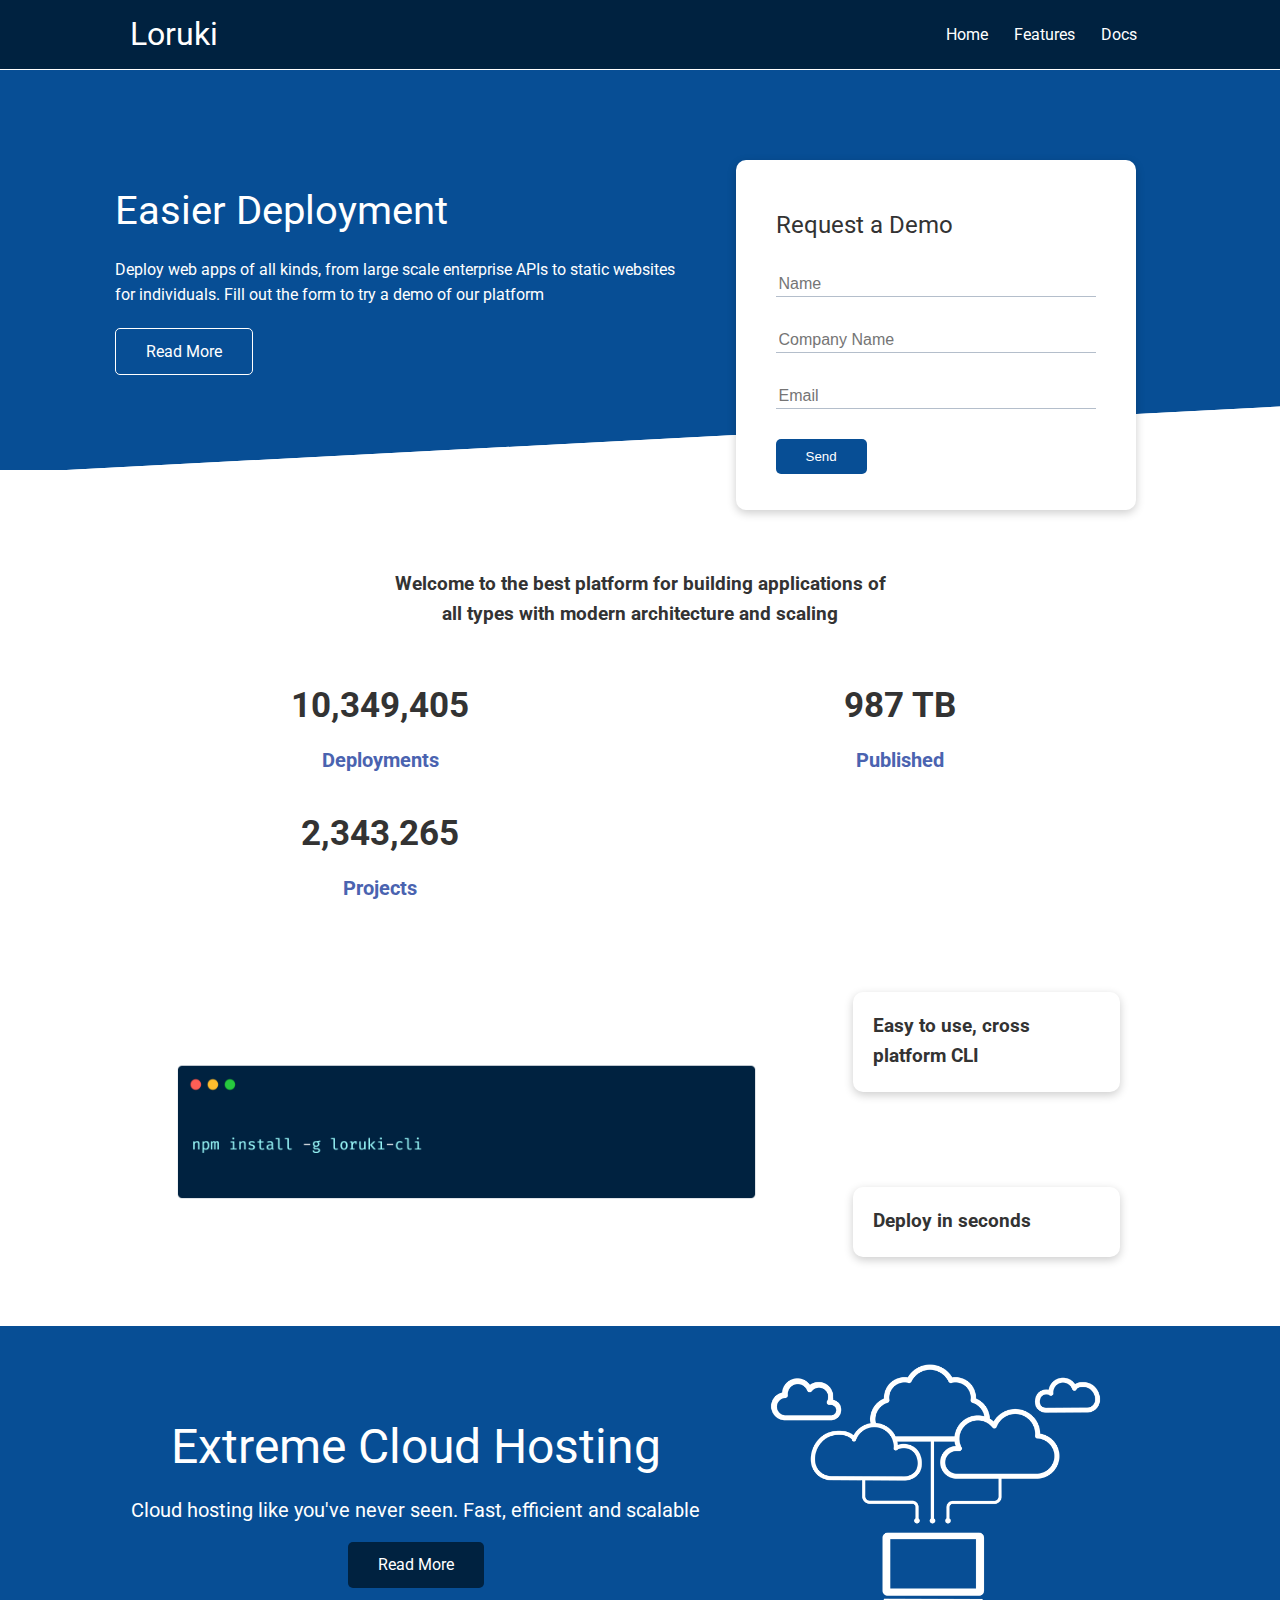
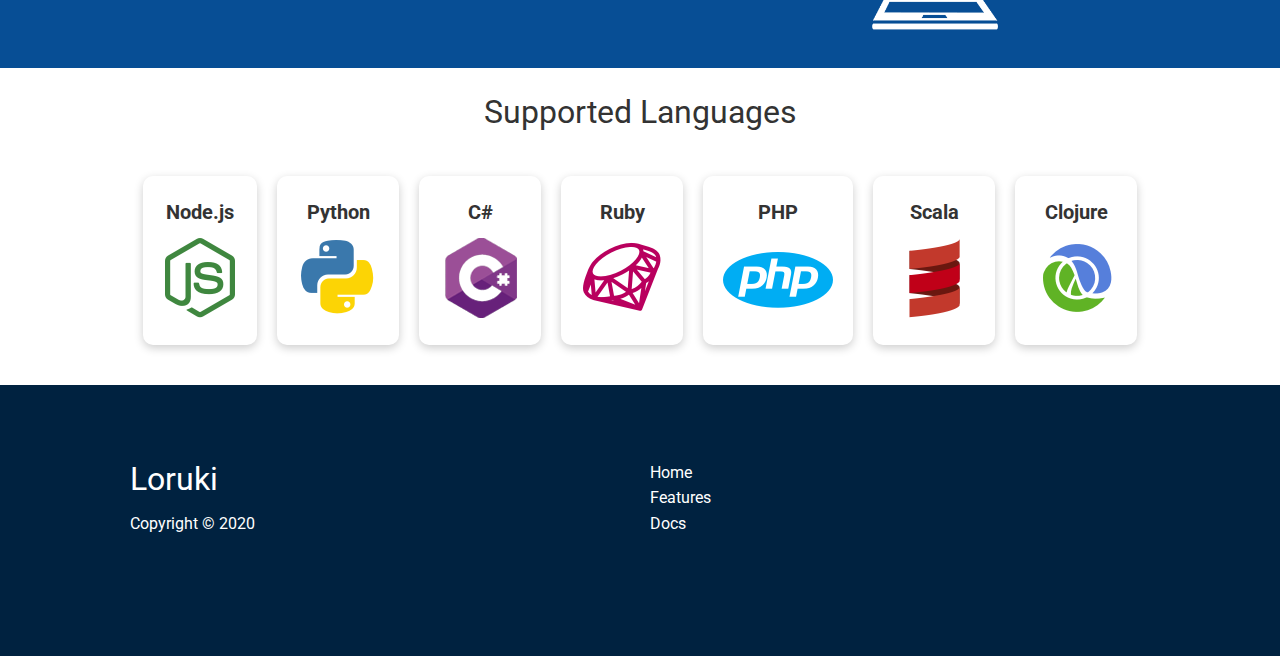
==== index.html @ f20803d3 "Commit all" ====
<!DOCTYPE html>
<html lang="en">
<head>
    <meta charset="UTF-8">
    <meta name="viewport" content="width=device-width, initial-scale=1.0">
    <link rel="stylesheet" href="https://cdnjs.cloudflare.com/ajax/libs/font-awesome/6.2.1/css/all.min.css"
        integrity="sha512-MV7K8+y+gLIBoVD59lQIYicR65iaqukzvf/nwasF0nqhPay5w/9lJmVM2hMDcnK1OnMGCdVK+iQrJ7lzPJQd1w=="
        crossorigin="anonymous" referrerpolicy="no-referrer" />
    <link rel="stylesheet" href="css/utilities.css">
    <link rel="stylesheet" href="css/style.css">
    <title>Loruki | Cloud Hosting For Everyone</title>
</head>
<body>
    <!-- Nav-bar -->
    <div class="navbar">
        <div class="container flex">
            <h1 class="logo">Loruki </h1>
            <nav>
                <ul>
                    <li><a href="index.html">Home</a></li>
                    <li><a href="features.html">Features</a></li>
                    <li><a href="docs.html">Docs</a></li>
                </ul>
            </nav>
        </div>
    </div>
    
    <!-- Showcase -->
    <section class="showcase">
        <div class="container grid">
            <div class="showcase-text">
                <h1>Easier Deployment</h1>
                <p>Deploy web apps of all kinds, from large scale enterprise APIs to static websites for individuals. Fill out the form to try a demo of our platform</p>
                <a href="features.html" class="btn btn-outline">Read More</a>
            </div>

            <div class="showcase-form card">
                <h2>Request a Demo</h2>
                 <form>
                    <div class="form-control">
                        <input type="text" name="name" placeholder="Name" required>
                    </div>
                    <div class="form-control">
                        <input type="text" name="company" placeholder="Company Name" required>
                    </div>
                    <div class="form-control">
                        <input type="email" name="email" placeholder="Email" required>
                    </div>
                    <input type="submit" value="Send" class="btn btn-primary">
                </form>
            </div>
        </div>
    </section>

    <!-- Stats -->
    <section class="stats">
        <div class="container">
            <h3 class="stats-heading text-center my-1">
                Welcome to the best platform for building applications of all types with modern architecture and scaling
            </h3>

            <div class="grid grid-3 text-center my-4">
                <div>
                    <i class="fas fa-server fa-3x"></i>
                    <h3>10,349,405</h3>
                    <p class="text-secondary">Deployments</p>
                </div>
                <div>
                    <i class="fas fa-upload fa-3x"></i>
                    <h3>987 TB</h3>
                    <p class="text-secondary">Published</p>
                </div>
                <div>
                    <i class="fas fa-project-diagram fa-3x"></i>
                    <h3>2,343,265</h3>
                    <p class="text-secondary">Projects</p>
                </div>
            </div>
        </div>
    </section>

    <!-- Cli -->
    <section class="cli">
        <div class="container grid">
            <img src="images/cli.png" alt="">
            <div class="card">
                <h3>Easy to use, cross platform CLI</h3>
            </div>
            <div class="card">
                <h3>Deploy in seconds</h3>
            </div>
        </div>
    </section>

    <!-- Cloud -->
    <section class="cloud bg-primary my-2 py-2">
        <div class="container grid">
            <div class="text-center">
                <h2 class="lg">Extreme Cloud Hosting</h2>
                <p class="lead my-1">Cloud hosting like you've never seen. Fast, efficient and scalable</p>
                <a href="features.html" class="btn btn-dark">Read More</a>
            </div>
            <img src="images/cloud.png" alt="">
        </div>
    </section>

    <!-- Languages -->
    <section class="languages">
        <h2 class="md text-center my-2">
            Supported Languages
        </h2>
        <div class="container flex">
            <div class="card">
                <h4>Node.js</h4>
                <img src="images/logos/node.png" alt="">
            </div>
            <div class="card">
                <h4>Python</h4>
                <img src="images/logos/python.png" alt="">
              </div>
              <div class="card">
                <h4>C#</h4>
                <img src="images/logos/csharp.png" alt="">
              </div>
              <div class="card">
                <h4>Ruby</h4>
                <img src="images/logos/ruby.png" alt="">
              </div>
              <div class="card">
                <h4>PHP</h4>
                <img src="images/logos/php.png" alt="">
              </div>
              <div class="card">
                <h4>Scala</h4>
                <img src="images/logos/scala.png" alt="">
              </div>
              <div class="card">
                <h4>Clojure</h4>
                <img src="images/logos/clojure.png" alt="">
              </div>
        </div>
    </section>

    <!-- Footer -->
    <footer class="footer bg-dark py-5">
        <div class="container grid grid-3">
            <div>
                <h1>Loruki
                </h1>
                <p>Copyright &copy; 2020</p>
            </div>
            <nav>
                <ul>
                    <li><a href="index.html">Home</a></li>
                    <li><a href="features.html">Features</a></li>
                    <li><a href="docs.html">Docs</a></li>
                </ul>
            </nav>
            <div class="social">
                <a href="#"><i class="fab fa-github fa-2x"></i></a>
                <a href="#"><i class="fab fa-facebook fa-2x"></i></a>
                <a href="#"><i class="fab fa-instagram fa-2x"></i></a>
                <a href="#"><i class="fab fa-twitter fa-2x"></i></a>
            </div>
        </div>
    </footer>
</body>
</html>
---- css/utilities.css ----
.container {
  max-width: 1100px;
  margin: 0 auto;
  overflow: auto;
  padding: 0 40px;
}

.card {
  background-color: #fff;
  color: #333;
  border-radius: 10px;
  box-shadow: 0 3px 10px rgba(0, 0, 0, 0.2);
  padding: 20px;
  margin: 10px;
}

.btn {
  display: inline-block;
  padding: 10px 30px;
  cursor: pointer;
  background: var(--primary-color);
  color: #fff;
  border: none;
  border-radius: 5px;
}

.btn-outline {
  background-color: transparent;
  border: 1px #fff solid;
}

.btn:hover {
  transform: scale(0.98);
}

/* Backgrounds & colored buttons */
.bg-primary,
.btn-primary {
  background-color: var(--primary-color);
  color: #fff;
}

.bg-secondary,
.btn-secondary {
  background-color: var(--secondary-color);
  color: #fff;
}

.bg-dark,
.btn-dark {
  background-color: var(--dark-color);
  color: #fff;
}

.bg-light,
.btn-light {
  background-color: var(--light-color);
  color: #333;
}

.bg-primary a,
.btn-primary a,
.bg-secondary a,
.btn-secondary a,
.bg-dark a,
.btn-dark a {
  color: #fff;
}

/* Text colors */
.text-primary {
  color: var(--primary-color);
}

.text-secondary {
  color: var(--secondary-color);
}

.text-dark {
  color: var(--dark-color);
}

.text-light {
  color: var(--light-color);
}

/* Text sizes */
.lead {
  font-size: 20px;
}

.sm {
  font-size: 1rem;
}

.md {
  font-size: 2rem;
}

.lg {
  font-size: 3rem;
}

.xl {
  font-size: 4rem;
}

.text-center {
  text-align: center;
}

/* Alert */
.alert {
  background-color: var(--light-color);
  padding: 10px 20px;
  font-weight: bold;
  margin: 15px 0;
}

.alert i {
  margin-right: 10px;
}

.alert-success {
  background-color: var(--success-color);
  color: #fff;
}

.alert-error {
  background-color: var(--error-color);
  color: #fff;
}

.flex {
  display: flex;
  justify-content: center;
  align-items: center;
  height: 100%;
}

.grid {
  display: grid;
  grid-template-columns: repeat(2, 1fr);
  gap: 20px;
  justify-content: center;
  align-items: center;
  height: 100%;
}

.grid-3 {
  grid-template-columns: repeat(3, 1fr);
}

/* Margin */
.my-1 {
  margin: 1rem 0;
}

.my-2 {
  margin: 1.5rem 0;
}

.my-3 {
  margin: 2rem 0;
}

.my-4 {
  margin: 3rem 0;
}

.my-5 {
  margin: 4rem 0;
}

.m-1 {
  margin: 1rem;
}

.m-2 {
  margin: 1.5rem;
}

.m-3 {
  margin: 2rem;
}

.m-4 {
  margin: 3rem;
}

.m-5 {
  margin: 4rem;
}

/* Padding */
.py-1 {
  padding: 1rem 0;
}

.py-2 {
  padding: 1.5rem 0;
}

.py-3 {
  padding: 2rem 0;
}

.py-4 {
  padding: 3rem 0;
}

.py-5 {
  padding: 4rem 0;
}

.p-1 {
  padding: 1rem;
}

.p-2 {
  padding: 1.5rem;
}

.p-3 {
  padding: 2rem;
}

.p-4 {
  padding: 3rem;
}

.p-5 {
  padding: 4rem;
}
---- css/style.css ----
@import url('https://fonts.googleapis.com/css2?family=Lato:ital@0;1&family=Roboto:ital,wght@1,300&display=swap');

:root {
  --primary-color: #074e95;
  --secondary-color: #4a63b0;
  --dark-color: #002240;
  --light-color: #f4f4f4;
  --success-color: #5cb85c;
  --error-color: #d9534f;
}

* {
  box-sizing: border-box;
  padding: 0;
  margin: 0;
}

body {
  font-family: 'Roboto', 'Lato', sans-serif;
  color: #333;
  line-height: 1.6;
}

ul {
  list-style-type: none;
}

a {
  text-decoration: none;
  color: #333;
}

h1,h2 {
  font-weight: 400;
  line-height: 1.3;
  margin: 10px 0;
}

p {
  margin: 10px 0;
}

img {
  width: 100%;
}

code,pre {
  background: #333;
  color: #fff;
  padding: 10px;
}

/* Utilities */

.container {
  max-width: 1100px;
  margin: 0 auto;
  overflow: auto;
  padding: 0 40px;
}

.flex {
  display: flex;
  justify-content: center;
  align-items: center;
  height: 100%;
}

.grid {
  display: grid;
  grid-template-columns: repeat(2, 1fr);
  grid-gap: 20px;
  justify-content: center;
  align-items: center;
  height: 100%;
}

.card{
  background-color: #fff;
  color: #333;
  border-radius: 10px;
  box-shadow: 0 3px 10px rgba(0,0,0,0.2);
  padding: 20px;
  margin: 30px;
}

.hidden {
  visibility: hidden;
  height: 0;
}

/* Navbar */
.navbar {
  background-color: var(--dark-color);
  color: #fff;
  height: 70px;
  border-bottom: 1px solid #fff;
  transition: all 0.5s ease-in;
}


.navbar ul {
  width: 100%;
  display: flex;
}

.navbar a {
  color: #fff;
  padding: 8px;
  margin: 0 5px;
  border-bottom: 2px transparent solid;
  transition: all 0.5s ease-in;
}

.navbar a:hover {
  border-bottom: 2px #fff solid;
}

.navbar .flex {
  justify-content: space-between;
}

/* Showcase */
.showcase {
  height: 400px;
  background-color: var(--primary-color);
  color: #fff;
  position: relative;
}

.showcase h1 {
  font-size: 40px;
}

.showcase p {
  margin: 20px 0;
}

.showcase .grid {
  overflow: visible;
  grid-template-columns: 55% auto;
  gap: 30px;
}

.showcase-text {
  animation: slideInFromLeft 1s ease-in;
}

.showcase-form {
  position: relative;
  top: 60px;
  height: 350px;
  width: 400px;
  padding: 40px;
  z-index: 100;
  justify-self: flex-end;
  animation: slideInFromRight 1s ease-in;
}

.showcase-form .form-control {
  margin: 30px 0;
}

.showcase-form input[type='text'],
.showcase-form input[type='email'] {
  border: 0;
  border-bottom: 1px solid #b4becb;
  width: 100%;
  padding: 3px;
  font-size: 16px;
}

.showcase-form input:focus {
  outline: none;
}

.showcase::before,
.showcase::after {
  content: '';
  position: absolute;
  height: 100px;
  bottom: -70px;
  right: 0;
  left: 0;
  background: #fff;
  transform: skewY(-3deg);
  -webkit-transform: skewY(-3deg);
  -moz-transform: skewY(-3deg);
  -ms-transform: skewY(-3deg);
}

/* Stats */
.stats {
  padding-top: 100px;
  animation: slideInFromBottom 1s ease-in;
}

.stats-heading {
  max-width: 500px;
  margin: auto;
}

.stats .grid h3 {
  font-size: 35px;
}

.stats .grid p {
  font-size: 20px;
  font-weight: bold;
}

/* Cli */
.cli .grid {
  grid-template-columns: repeat(3, 1fr);
  grid-template-rows: repeat(2, 1fr);
}

.cli .grid > *:first-child {
  grid-column: 1 / span 2;
  grid-row: 1 / span 2;
}

/* Cloud */
.cloud .grid {
  grid-template-columns: 4fr 3fr;
}

/* Languages */

.languages .flex {
  flex-wrap: wrap;
}

.languages .card {
  text-align: center;
  margin: 18px 10px 40px;
  transition: transform 0.2s ease-in;
}

.languages .card h4 {
  font-size: 20px;
  margin-bottom: 10px;
}

.languages .card:hover {
  transform: translateY(-15px);
}

/* Features */
.features-head img,
.docs-head img {
  width: 200px;
  justify-self: flex-end;
}

.features-sub-head img {
  width: 300px;
  justify-self: flex-end;
}

.features-main .card > i {
  margin-right: 20px;
}

.features-main .grid {
  padding: 30px;
}

.features-main .grid > *:first-child {
  grid-column: 1 / span 3;
}

.features-main .grid > *:nth-child(2) {
  grid-column: 1 / span 2;
}

/* Docs */
.docs-main h3 {
  margin: 20px 0;
}

.docs-main .grid {
  grid-template-columns: 1fr 2fr;
  align-items: flex-start;
}

.docs-main nav li {
  font-size: 17px;
  padding-bottom: 5px;
  margin-bottom: 5px;
  border-bottom: 1px #ccc solid;
}

.docs-main a:hover {
  font-weight: bold;
}

/* Footer */
.footer .social a {
  margin: 0 10px;
}

.fa-github:hover {
  color: #000000;
}

.fa-facebook:hover {
  color: #1773EA;
}

.fa-instagram:hover {
  color: #B32E87;
}

.fa-twitter:hover {
  color: #1C9CEA;
}

/* Animations */
@keyframes slideInFromLeft {
  0% {
    transform: translateX(-100%);
  }

  100% {
    transform: translateX(0);
  }
}

@keyframes slideInFromRight {
  0% {
    transform: translateX(100%);
  }

  100% {
    transform: translateX(0);
  }
}

@keyframes slideInFromTop {
  0% {
    transform: translateY(-100%);
  }

  100% {
    transform: translateX(0);
  }
}

@keyframes slideInFromBottom {
  0% {
    transform: translateY(100%);
  }

  100% {
    transform: translateX(0);
  }
}

/* Tablets and under */
@media (max-width: 1000px) {
  .grid,
  .showcase .grid,
  .stats .grid,
  .cli .grid,
  .cloud .grid,
  .features-main .grid,
  .docs-main .grid {
    grid-template-columns: 1fr;
    grid-template-rows: 1fr;
  }

  .showcase {
    height: auto;
  }

  .showcase-text {
    text-align: center;
    margin-top: 40px;
    animation: slideInFromTop 1s ease-in;
  }

  .showcase-form {
    justify-self: center;
    margin: auto;
    animation: slideInFromBottom 1s ease-in;
  }

  .cli .grid > *:first-child {
    grid-column: 1;
    grid-row: 1;
  }

  .features-head,
  .features-sub-head,
  .docs-head {
    text-align: center;
  }

  .features-head img,
  .features-sub-head img,
  .docs-head img {
    justify-self: center;
  }

  .features-main .grid > *:first-child,
  .features-main .grid > *:nth-child(2) {
    grid-column: 1;
  }
}

/* Mobile */
@media (max-width: 550px) {
  .navbar {
    height: 130px;
  }

  .navbar .flex {
    flex-direction: column;
  }

  .navbar ul {
    padding: 15px;
    background-color: rgba(0, 0, 0, 0.249);
  }
  
  .showcase-form {
    width: 300px;
  }
}
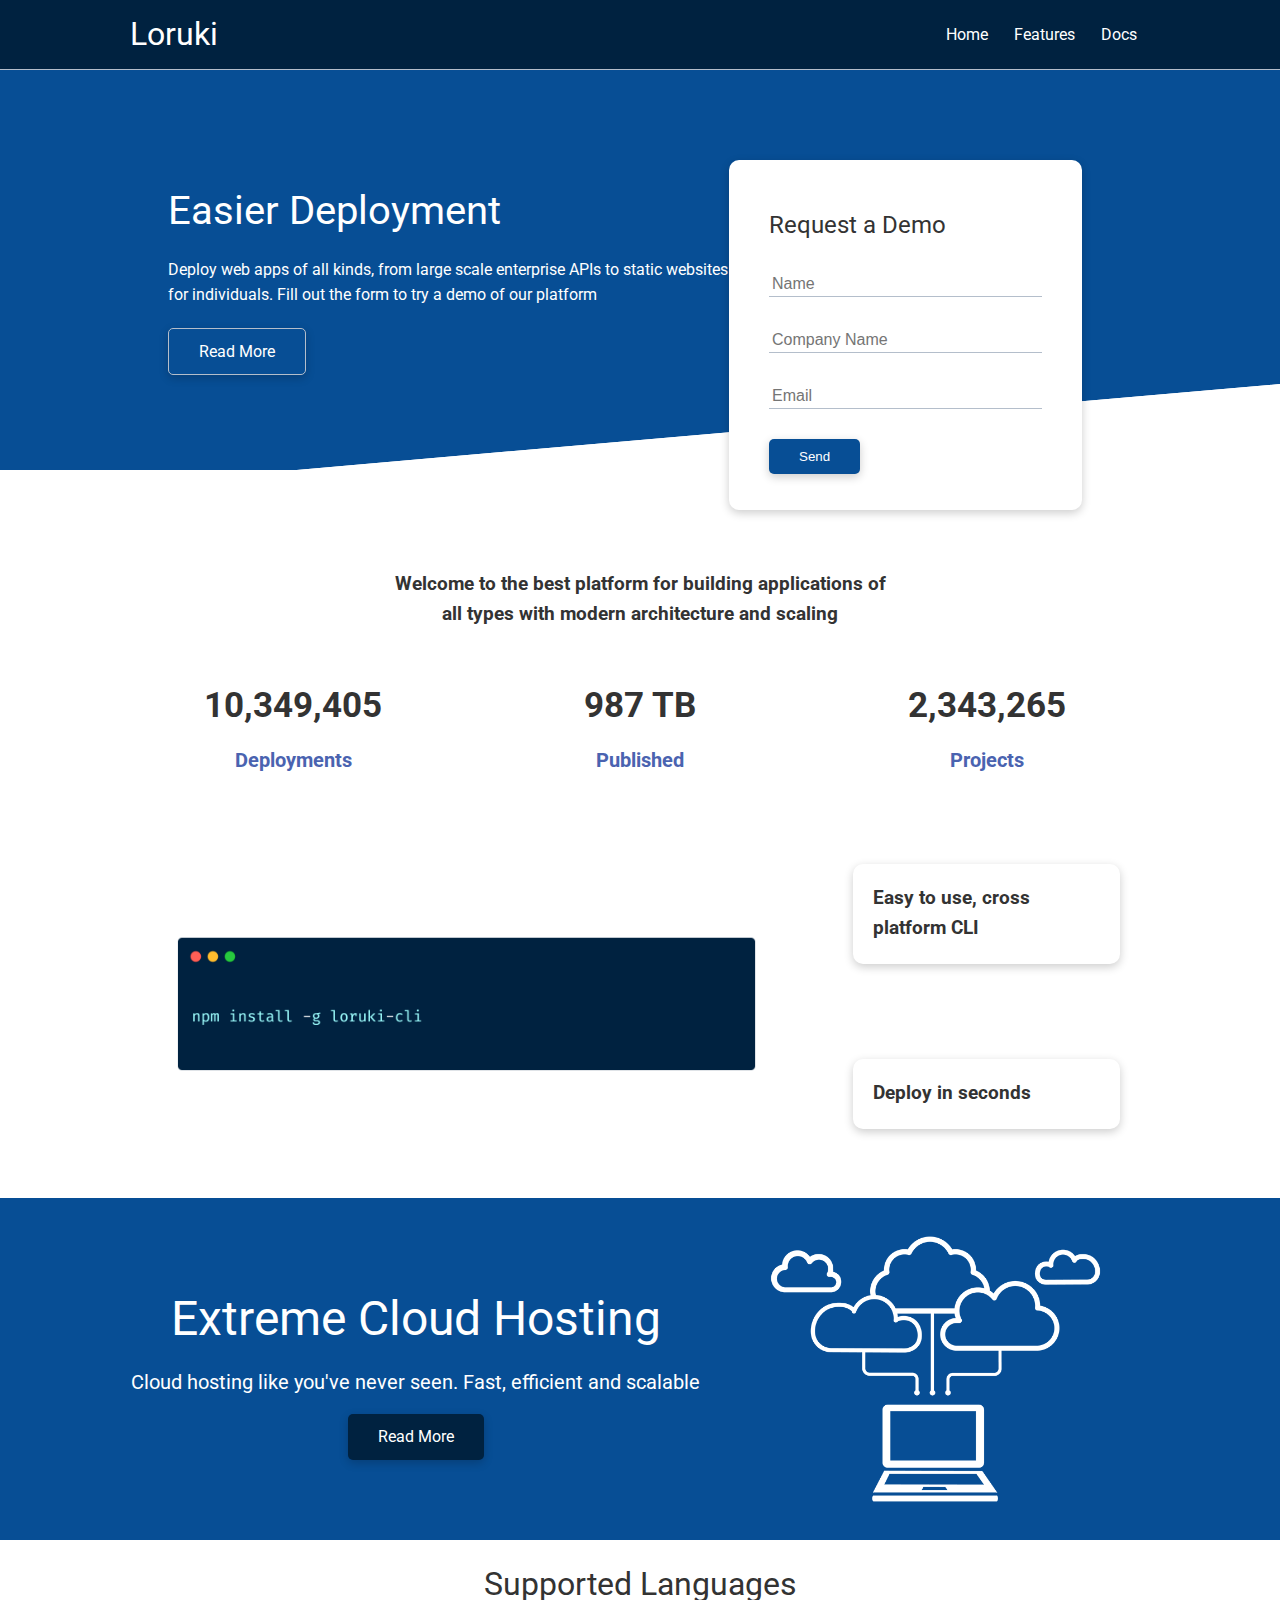
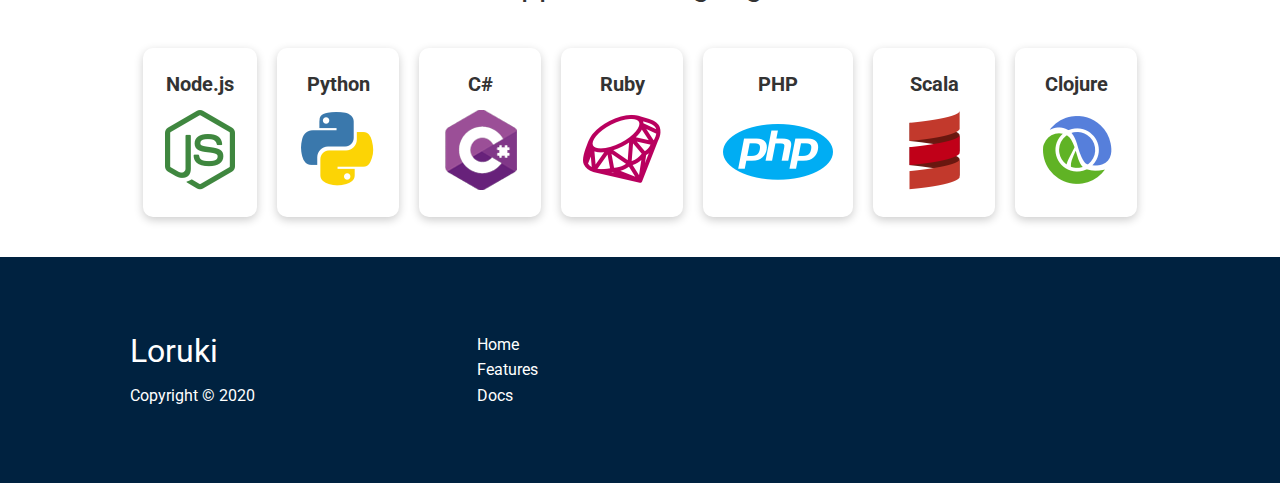
==== commit 4a575738: "commit all" ====
--- a/index.html
+++ b/index.html
@@ -14,7 +14,7 @@
     <!-- Nav-bar -->
     <div class="navbar">
         <div class="container flex">
-            <h1 class="logo">Loruki </h1>
+            <h1 class="logo">Loruki</h1>
             <nav>
                 <ul>
                     <li><a href="index.html">Home</a></li>
--- a/css/utilities.css
+++ b/css/utilities.css
@@ -1,8 +1,26 @@
+/* Utilities */
+
 .container {
   max-width: 1100px;
   margin: 0 auto;
   overflow: auto;
   padding: 0 40px;
+}
+
+.flex {
+  display: flex;
+  justify-content: center;
+  align-items: center;
+  height: 100%;
+}
+
+.grid {
+  display: grid;
+  grid-template-columns: repeat(2, 1fr);
+  grid-gap: 20px;
+  justify-content: center;
+  align-items: center;
+  height: 100%;
 }
 
 .card {
@@ -11,7 +29,7 @@
   border-radius: 10px;
   box-shadow: 0 3px 10px rgba(0, 0, 0, 0.2);
   padding: 20px;
-  margin: 10px;
+  margin: 30px;
 }
 
 .btn {
@@ -22,15 +40,17 @@
   color: #fff;
   border: none;
   border-radius: 5px;
+  box-shadow: 0 3px 10px rgba(0, 0, 0, 0.2);
+  transition: all 0.2s ease-in;
 }
 
 .btn-outline {
   background-color: transparent;
-  border: 1px #fff solid;
+  border: 1px #b4becb solid;
 }
 
 .btn:hover {
-  transform: scale(0.98);
+  transform: scale(1.05);
 }
 
 /* Backgrounds & colored buttons */
@@ -138,14 +158,6 @@
   height: 100%;
 }
 
-.grid {
-  display: grid;
-  grid-template-columns: repeat(2, 1fr);
-  gap: 20px;
-  justify-content: center;
-  align-items: center;
-  height: 100%;
-}
 
 .grid-3 {
   grid-template-columns: repeat(3, 1fr);
--- a/css/style.css
+++ b/css/style.css
@@ -44,57 +44,13 @@
   width: 100%;
 }
 
-code,pre {
-  background: #333;
-  color: #fff;
-  padding: 10px;
-}
-
-/* Utilities */
-
-.container {
-  max-width: 1100px;
-  margin: 0 auto;
-  overflow: auto;
-  padding: 0 40px;
-}
-
-.flex {
-  display: flex;
-  justify-content: center;
-  align-items: center;
-  height: 100%;
-}
-
-.grid {
-  display: grid;
-  grid-template-columns: repeat(2, 1fr);
-  grid-gap: 20px;
-  justify-content: center;
-  align-items: center;
-  height: 100%;
-}
-
-.card{
-  background-color: #fff;
-  color: #333;
-  border-radius: 10px;
-  box-shadow: 0 3px 10px rgba(0,0,0,0.2);
-  padding: 20px;
-  margin: 30px;
-}
-
-.hidden {
-  visibility: hidden;
-  height: 0;
-}
 
 /* Navbar */
 .navbar {
   background-color: var(--dark-color);
   color: #fff;
   height: 70px;
-  border-bottom: 1px solid #fff;
+  border-bottom: 1px solid #b4becb;
   transition: all 0.5s ease-in;
 }
 
@@ -142,19 +98,14 @@
   gap: 30px;
 }
 
-.showcase-text {
-  animation: slideInFromLeft 1s ease-in;
-}
-
 .showcase-form {
   position: relative;
   top: 60px;
   height: 350px;
-  width: 400px;
+  width: 100%;
   padding: 40px;
   z-index: 100;
   justify-self: flex-end;
-  animation: slideInFromRight 1s ease-in;
 }
 
 .showcase-form .form-control {
@@ -183,16 +134,12 @@
   right: 0;
   left: 0;
   background: #fff;
-  transform: skewY(-3deg);
-  -webkit-transform: skewY(-3deg);
-  -moz-transform: skewY(-3deg);
-  -ms-transform: skewY(-3deg);
+  transform: skewY(-5deg);
 }
 
 /* Stats */
 .stats {
   padding-top: 100px;
-  animation: slideInFromBottom 1s ease-in;
 }
 
 .stats-heading {
@@ -314,47 +261,6 @@
 
 .fa-twitter:hover {
   color: #1C9CEA;
-}
-
-/* Animations */
-@keyframes slideInFromLeft {
-  0% {
-    transform: translateX(-100%);
-  }
-
-  100% {
-    transform: translateX(0);
-  }
-}
-
-@keyframes slideInFromRight {
-  0% {
-    transform: translateX(100%);
-  }
-
-  100% {
-    transform: translateX(0);
-  }
-}
-
-@keyframes slideInFromTop {
-  0% {
-    transform: translateY(-100%);
-  }
-
-  100% {
-    transform: translateX(0);
-  }
-}
-
-@keyframes slideInFromBottom {
-  0% {
-    transform: translateY(100%);
-  }
-
-  100% {
-    transform: translateX(0);
-  }
 }
 
 /* Tablets and under */
@@ -424,7 +330,4 @@
     background-color: rgba(0, 0, 0, 0.249);
   }
   
-  .showcase-form {
-    width: 300px;
-  }
-}
+}
